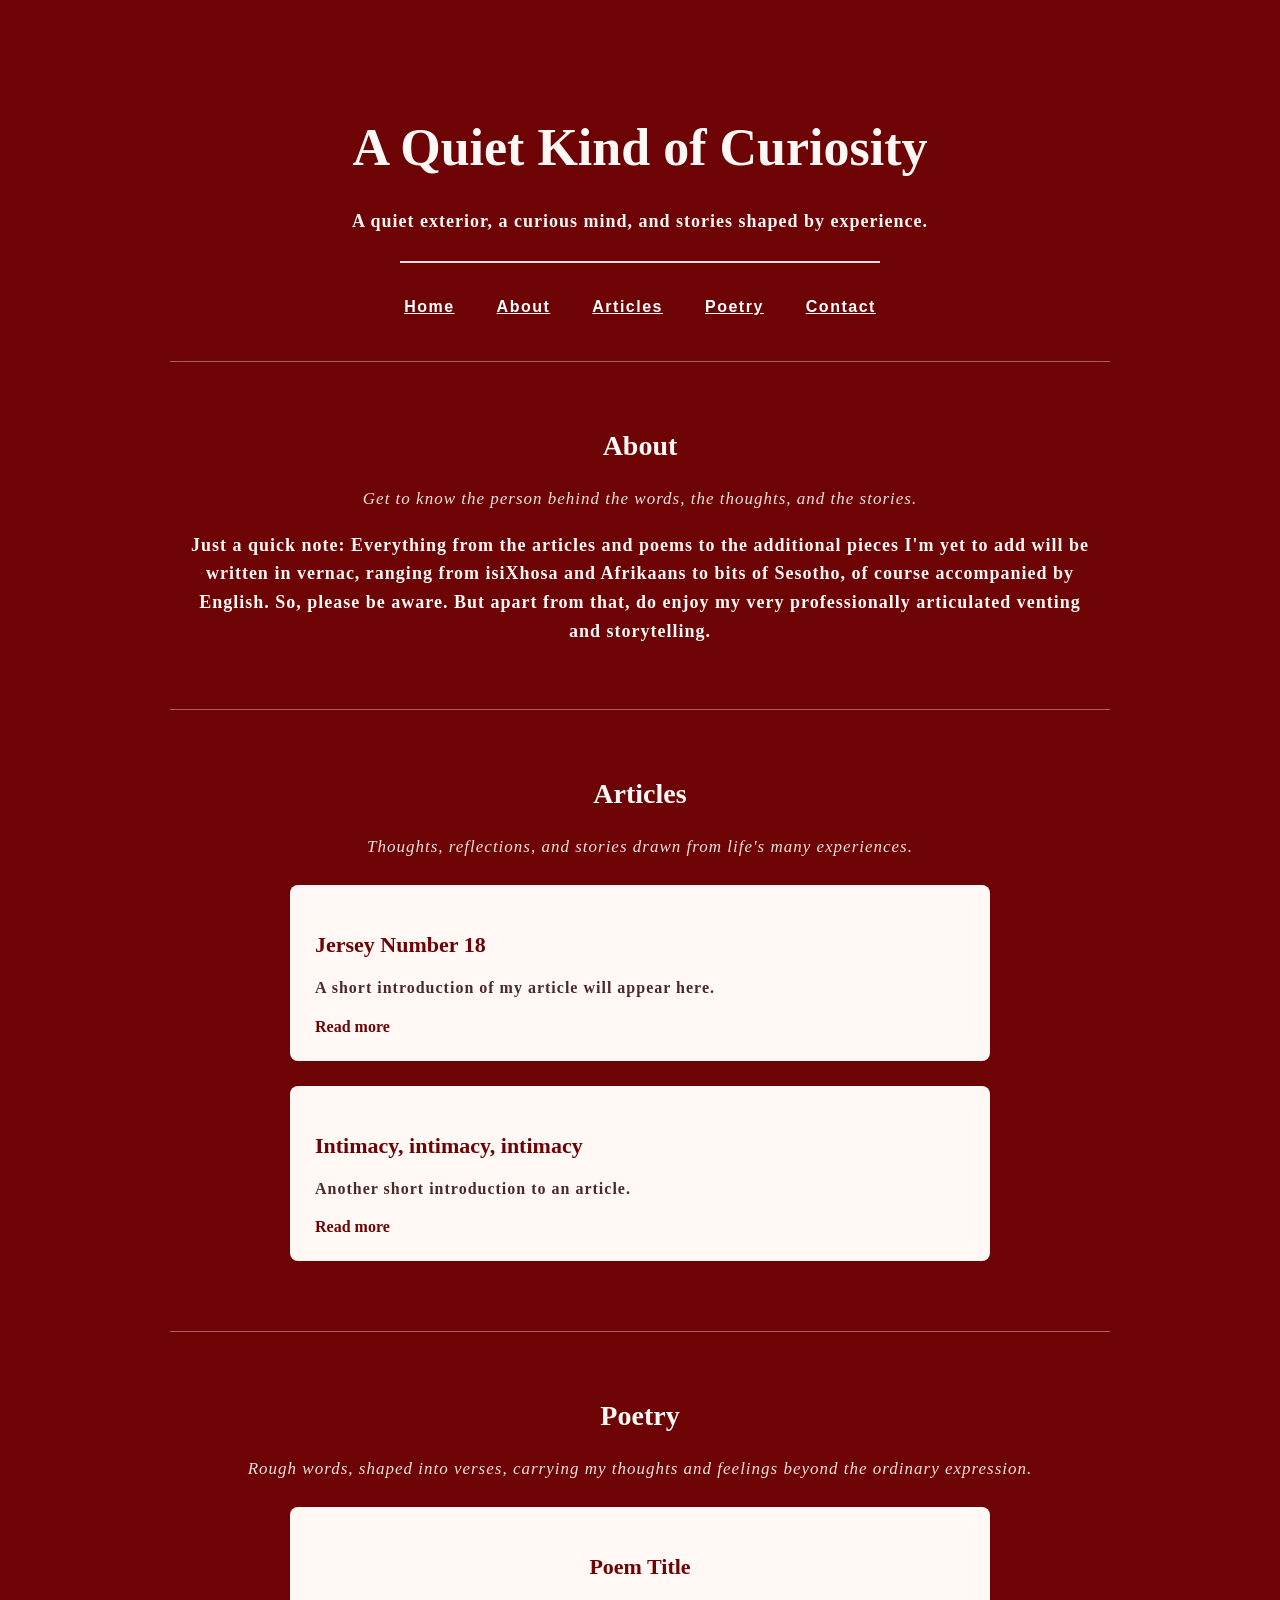
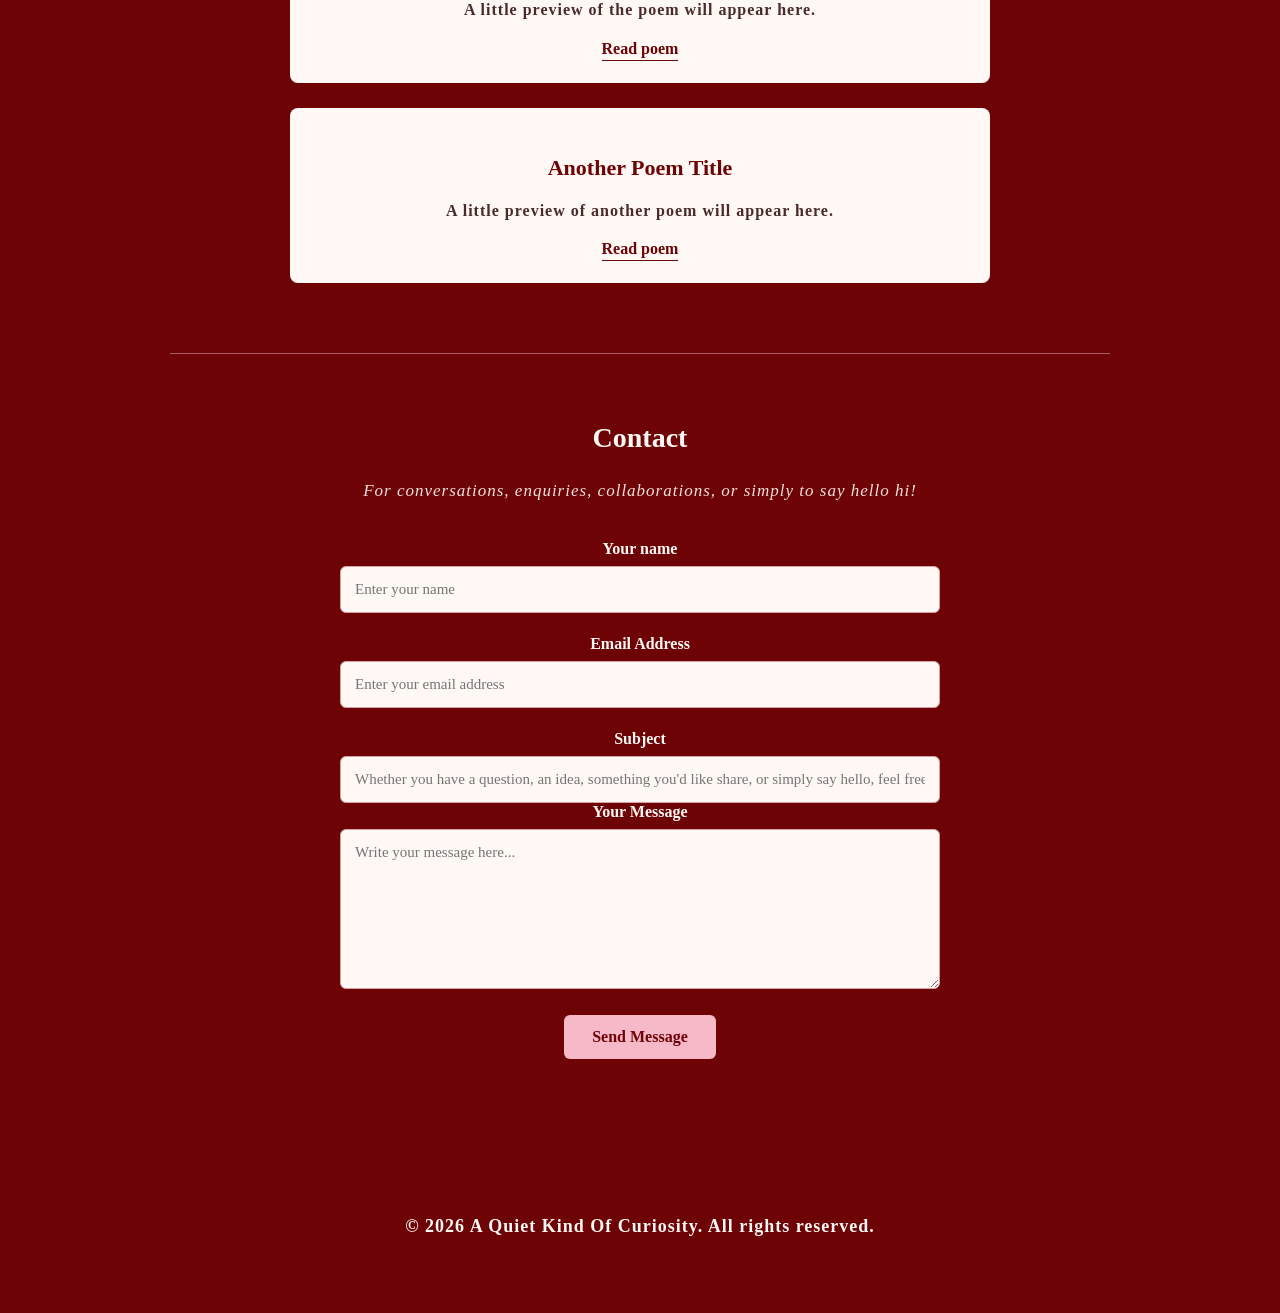
==== index.html @ 3216dd61 "Add files via upload" ====
<!DOCTYPE html>
<html lang="en">
<head>
    <meta charset="UTF-8">
    <meta name="viewport"
content="width=device-width, initial-scale=1.0">
    <title>A Quiet Kind of Curiosity</title>
    <link rel="stylesheet" href="style.css">
</head>
<body>
    <section id="home">
    <h1>A Quiet Kind of Curiosity</h1>
    
    <p>A quiet exterior, a curious mind, and stories shaped by experience.</p>
    <div class="divider"></div>
    <nav>
        <a href="#home">Home</a>
        <a href="#about">About </a>
        <a href="#articles">Articles</a>
        <a href="#poetry">Poetry</a>
        <a href="#contact">Contact</a>
    </nav>
    </section>
    <section id="about">
        <h2>About </h2>
        <p class="intro">Get to know the person behind the words, the thoughts, and the stories.</p>
        <p> Just a quick note: Everything from the articles and poems to the additional pieces I'm yet to add will be written in vernac, ranging from isiXhosa and Afrikaans to bits of Sesotho, of course accompanied by English. So, please be aware. But apart from that, do enjoy my very professionally articulated venting and storytelling.</p>
    </section>
    <section id="articles">
        <h2>Articles</h2>
        <p class="intro">Thoughts, reflections, and stories drawn from life's many experiences.</p>
        <div class="article-list">

            <div class="article-card">
                <h3>Jersey Number 18</h3>
                <p>A short introduction of my article will appear here.</p>
                <a href="article-one.html">Read more</a>
            </div>    
            <div class="article-card">
                <h3>Intimacy, intimacy, intimacy</h3>
                <p>Another short introduction to an article.</p>
                <a href="article-two.html">Read more</a>
            </div>
            
        </div>
    </section>
    <section id="poetry">
        <h2>Poetry</h2>
        <p class="intro">Rough words, shaped into verses, carrying my thoughts and feelings beyond the ordinary expression.</p>
        <div class="poetry-list">

            <div class="poem-card">
                <h3>Poem Title</h3>
                <p>A little preview of the poem will appear here.</p>
                <a href="poem-one.html">Read poem</a>
            </div>
            <div class="poem-card">
                <h3>Another Poem Title</h3>
                <p>A little preview of another poem will appear here.</p>
                <a href="poem-two.html">Read poem</a>
            </div>

        </div>
    </section>
    <section id="contact">
        <h2>Contact</h2>
        <p class="intro">For conversations, enquiries, collaborations, or simply to say hello hi!</p>
        <form
        action="https://api.web3forms.com/submit"
        method="POST" class="contact-form" id="contact-form">
        <input type="hidden" name="access_key" value="729599f4-855b-42c9-b5fa-b604a1c7deae">
        <input type="checkbox" name="botcheck" style="display: none;">

            <div class="form-group">
                <label for="name">Your name</label>
                <input type="text" id="name" name="name"
                placeholder="Enter your name" required>
            </div>
            <div class="form-group">
                <label for="email">Email Address</label>
                <input type="email" id="email" name="email"
                placeholder="Enter your email address" required>
            </div>
            <div class="form-group">
                <label for="subject">Subject</label>
                <input type="text" id="subject"
                name="subject" placeholder="Whether you have a question, an idea, something you'd like share, or simply say hello, feel free. I'd love to hear from you"
                required>
                <div class="form-group">
                    <label for="message">Your Message</label>
                    <textarea id="message" name="message"
                    placeholder="Write your message here..." required></textarea>
                </div>
            </div>
            <button type="submit">Send Message</button>

        </form>
<div id="form-result"></div>
    </section>
<footer>
    <p>© 2026 A Quiet Kind Of Curiosity. All rights reserved. </p>
</footer>
<script>
    const form = 
    document.getElementById("contact-form");
    const result =
    document.getElementById("form-result");
    const submitButton = 
    form.querySelector('button[type="submit"]')

    form.addEventListener("submit", async function(event){
        event.preventDefault()

        result.textContent = "Sending your message...";
        result.className = "";
        submitButton.disabled = true;
        submitButton.textContent = "Sending..."

        const formData = new FormData(form);

        try{
            const response = await
    fetch("https://api.web3forms.com/submit", {
            method:"POST",
            body: formData
    })
    const data = await response.json();

    if(data.success){
        result.textContent = "Your message has found its way to me. Thank you for stopping by! I'll be in touch soon";
        result.className = "success"
        form.reset()
        }   else{
        result.textContent = "Something went wrong. Please try again.";
        result.className = "error"
        }
        } catch (error){
            result.textConten = "Unable to send your message. Please try again later.";
            result.className = "error"
        }
        finally{
            submitButton.disabled = false;
            submitButton.textContent = "Send Message"
        }
    });
</script>
</body>
</html>
---- style.css ----
body{
    background-color: #6d0305;
    color: #fff8f5;
    font-family: "Georgia", serif;
    margin: 0;
    padding: 30px 20px;
    text-align: center;
}
h1{
font-size: clamp(32px, 6vw, 52px);
color: #fff8f5;
margin-bottom: 30px;
font-family: "Cooper Black", "Arial Rounded MT Bold", sans serif;
font-weight: bold;
}
p{
   font-size: clamp(15px, 2.5vw, 18px); 
   color: #fff8f5;
   line-height: 1.6;
   font-weight: 600;
   letter-spacing: 1px;
   font-family: Georgia, serif;
}
.flourish{
    color: #fff8f5;
    font-size: 35px;
    margin: 15px 0 ;
    text-align: center;
}
nav{
    margin-top: 35px;
    display: flex;
    justify-content: center;
    flex-wrap: wrap;
    gap: 18px;
}

nav a{
    color: #fff8f5;
    text-decoration: none;
    font-size: 16px;
    font-weight: bold;
    margin: 0 12px;
    letter-spacing: 1.5px;
    font-family: Arial, sans-serif;
}
nav a:hover {
    color: #fff8f5;
    text-decoration: underline;
    text-decoration-color: #f7b8c8;
    transition: all 0.3s ease;
    background-color: rgba(255, 248, 245, 0.08);
    border-radius: 5px;
    padding: 5px 8px;
}
nav a{
    color: white;
    text-decoration: underline;
}
.divider{
    width: min( 480px, 80%);
    height: 2px;
    background-color: #f2dde0;
    margin: 25px auto;
}
h2{
    color: #fff8f5;
    font-family: Georgia, serif;
    font-size: clamp(23px, 4vw, 28px);
    font-weight: bold;
}
section{
    padding: 45px 20px;
    max-width: 900px;
    margin: 0 auto;
}
section + section{
    border-top: 1px solid #a85b6c;
}
footer{
    text-align: center;
    padding: 25px 15px;
    margin-top: 30px;
    color: #fff8f5;
    font-size: 14px;
}
h2:hover {
    color: #d9a0a8;
    transition: color 0.3s ease;
}
html{
    scroll-behavior: smooth;
}
.intro{
    font-style: italic;
    font-size: 17px;
    font-weight: normal;
    opacity: 0.9;
}
.article-card{
    background-color: #fff8f5;
    color: #6d0305;
    padding: 25px;
    margin: 25px auto;
    max-width: 650px;
    border-radius: 8px;
    text-align: left;
}
.article-card h3{
    color: #6d0305;
    font-family: Georgia, serif;
    font-size: 22px;
    margin-bottom: 12px;
}
.article-card p{
    color: #4a2929;
    font-size: 16px;
    line-height: 1.7;
}
.article-card a{
    color: #6d0305;
    font-weight: bold;
    text-decoration: none;
    border-bottom: 1px #6d0305;
    padding-bottom: 3px;
}
.article-page{
    max-width: 850px;
    margin: 40px auto;
    padding: 30px;
    text-align: center;
}
.article-page h1{
    color: #fff8f5;
    font-family: "Cooper Black", "Arial Rounded MT Bold", serif;
    font-size: clamp(30px, 5vw, 44px);
    margin-bottom: 15px;
}
.article-date{
    color: #f7b8c8;
    font-family: Georgia, serif;
    font-size: 14px;
    font-style: italic;
    margin-bottom: 30px;
}
.article-content{
    color: #fff8f5;
    font-family: Georgia, serif;
    font-size: 18px;
    line-height: 1.9;
    margin-top: 25px;
}
.back-link{
    color: #f7b8c8;
    font-size: 16px;
    text-decoration: none;
    font-weight: bold;
    display: inline-block;
    margin-bottom: 35px;
}

.back-link:hover{
    color: #fff8f5;
    text-decoration: underline;
}
.poem-card{
    background-color: #fff8f5;
    color: #6d0305;
    padding: 25px;
    margin: 25px auto;
    max-width: 650px;
    border-radius: 8px;
    text-align: center;
}
.poem-card h3{
    color: #6d0305;
    font-family: Georgia, serif;
    font-size: 22px;
    margin-bottom: 12px;
}
.poem-card p{
    color: #4a2929;
    font-size: 16px;
    line-height: 1.7;
}
.poem-card a{
    color: #6d0305;
    font-weight: bold;
    text-decoration: none;
    border-bottom: 1px solid #6d0305;
    padding-bottom: 3px;
}
.contact-form{
    max-width: 600px;
    margin: 35px auto;
    text-align: center;
}
.form-group{
    margin-bottom: 22px;
}
.contact-form label{
    display: block;
    color: #fff8f5;
    font-family: Georgia, serif;
    font-weight: bold;
    margin-bottom: 8px;
}
.contact-form input,
.contact-form textarea{
    width: 100%;
    padding: 14px;
    border: 1px solid #d9a0a8;
    border-radius: 6px;
    background-color: #fff8f5;
    color: #6d0305;
    font-family: Georgia, serif;
    font-size: 15px;
    box-sizing: border-box;
}
.contact-form input:focus,
.contact-form textarea:focus {
    outline: none;
    border: #f7b8c8;
    box-shadow: 0 0 8px #f7b8c8;
    transition: all 0.3s ease;
}
.contact-form textarea{
    min-height: 160px;
    resize: vertical;
}
.contact-form button{
    background-color: #f7b8c8;
    color: #6d0305;
    padding: 13px 28px;
    border: none;
    border-radius: 6px;
    font-family: Georgia, serif;
    font-size: 16px;
    font-weight: bold;
    cursor: pointer;
    transition: all 0.3s ease;
}
.contact-form button:hover{
    background-color: #fff8f5;
    transition: background-color 0.3s ease;
    transform: translateY(-6px);
}
.contact-form button:disabled {
    opacity: 0.7;
    cursor: not-allowed;
}
#form-result{
    color: #fff8f5;
    font-family: Georgia, serif;
    font-size: 16px;
    line-height: 1.7;
    margin-top: 20px;
    text-align: center;
}
#form-result.success{
    color: #f7b8c8;
    font-weight: bold;
}

#form-result.error{
    color: #ffd6d6;
    font-weight: bold;
}
@media (max-width: 600px){
    nav {
        gap: 12px;
    }

    nav a {
        font-size: 14px;
        margin: 0 5px;
    }
    .contact-form{
        width: 100%;
    }
    .contact-form input,
    .contact-form textarea {
        font-size: 16px;
    }
    .article-page {
        padding: 20px 10px;
    }
    .article-content {
        font-size: 16px;
    }
}
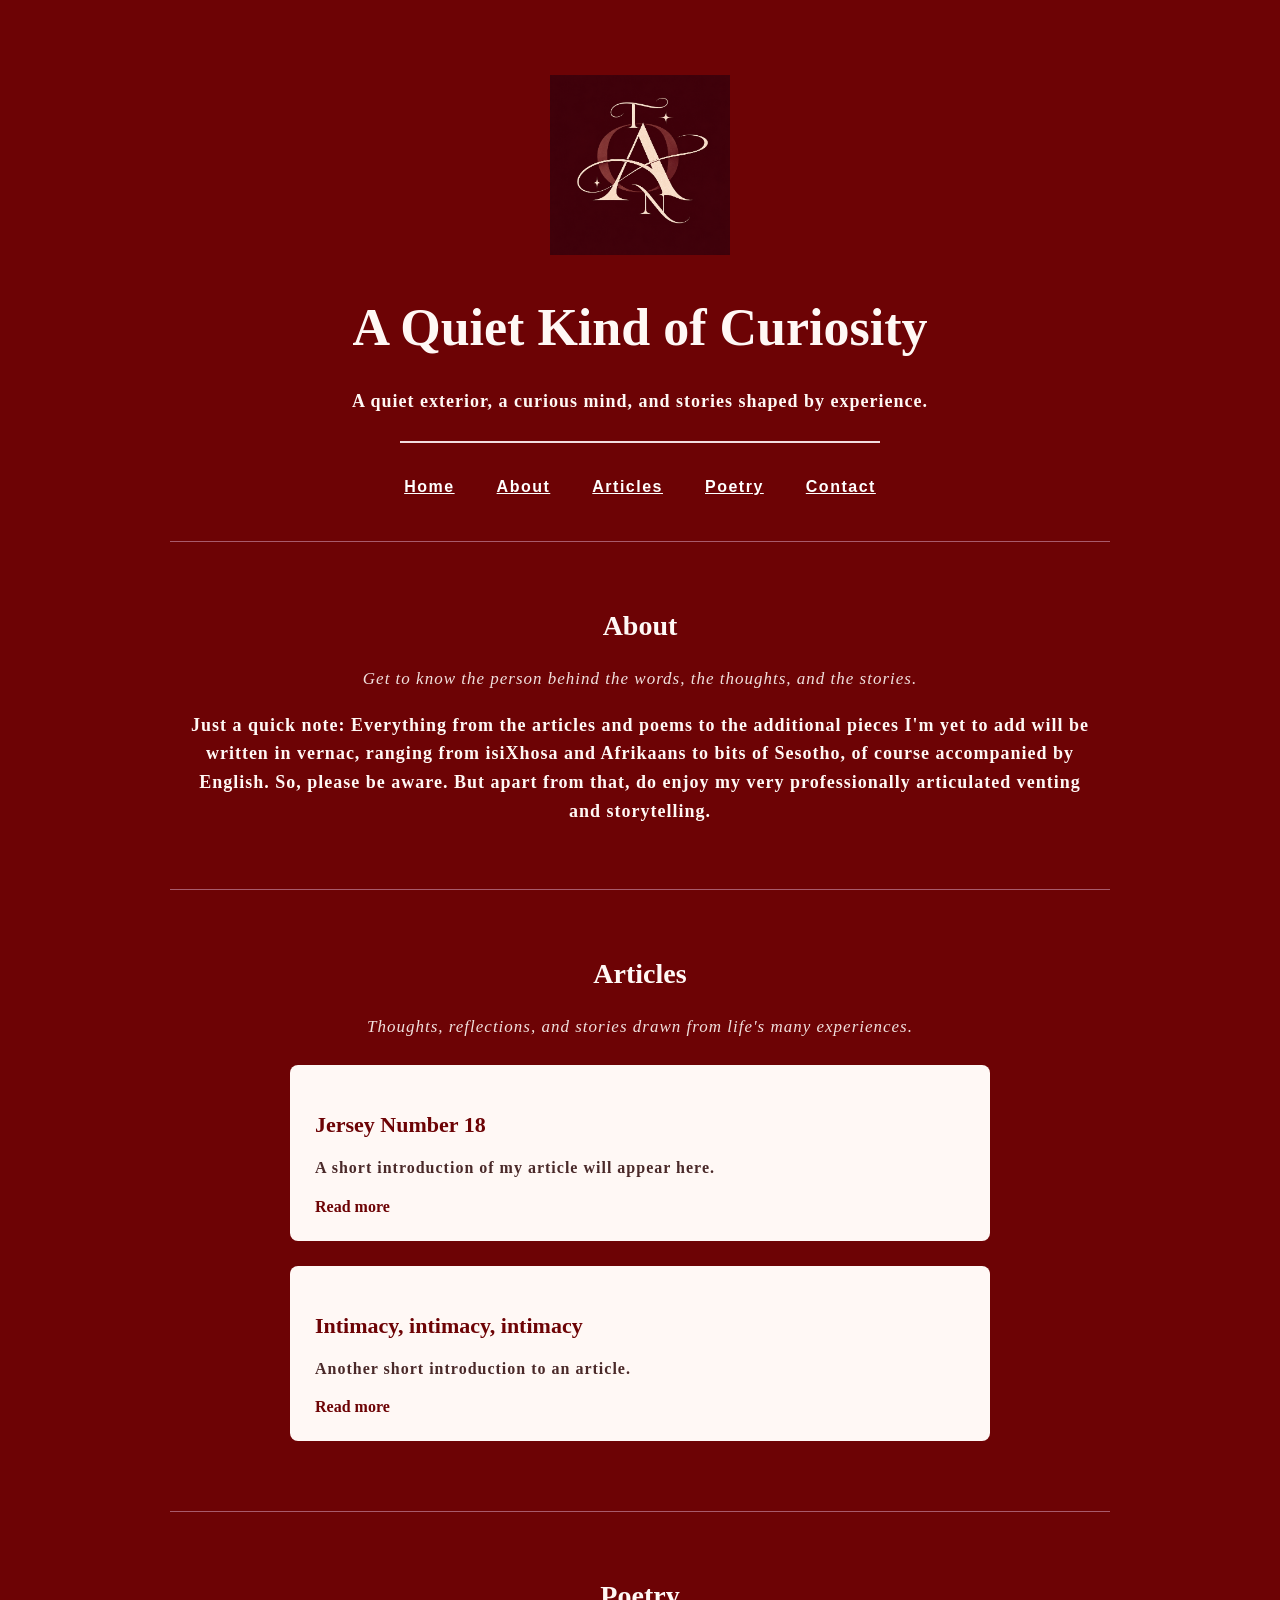
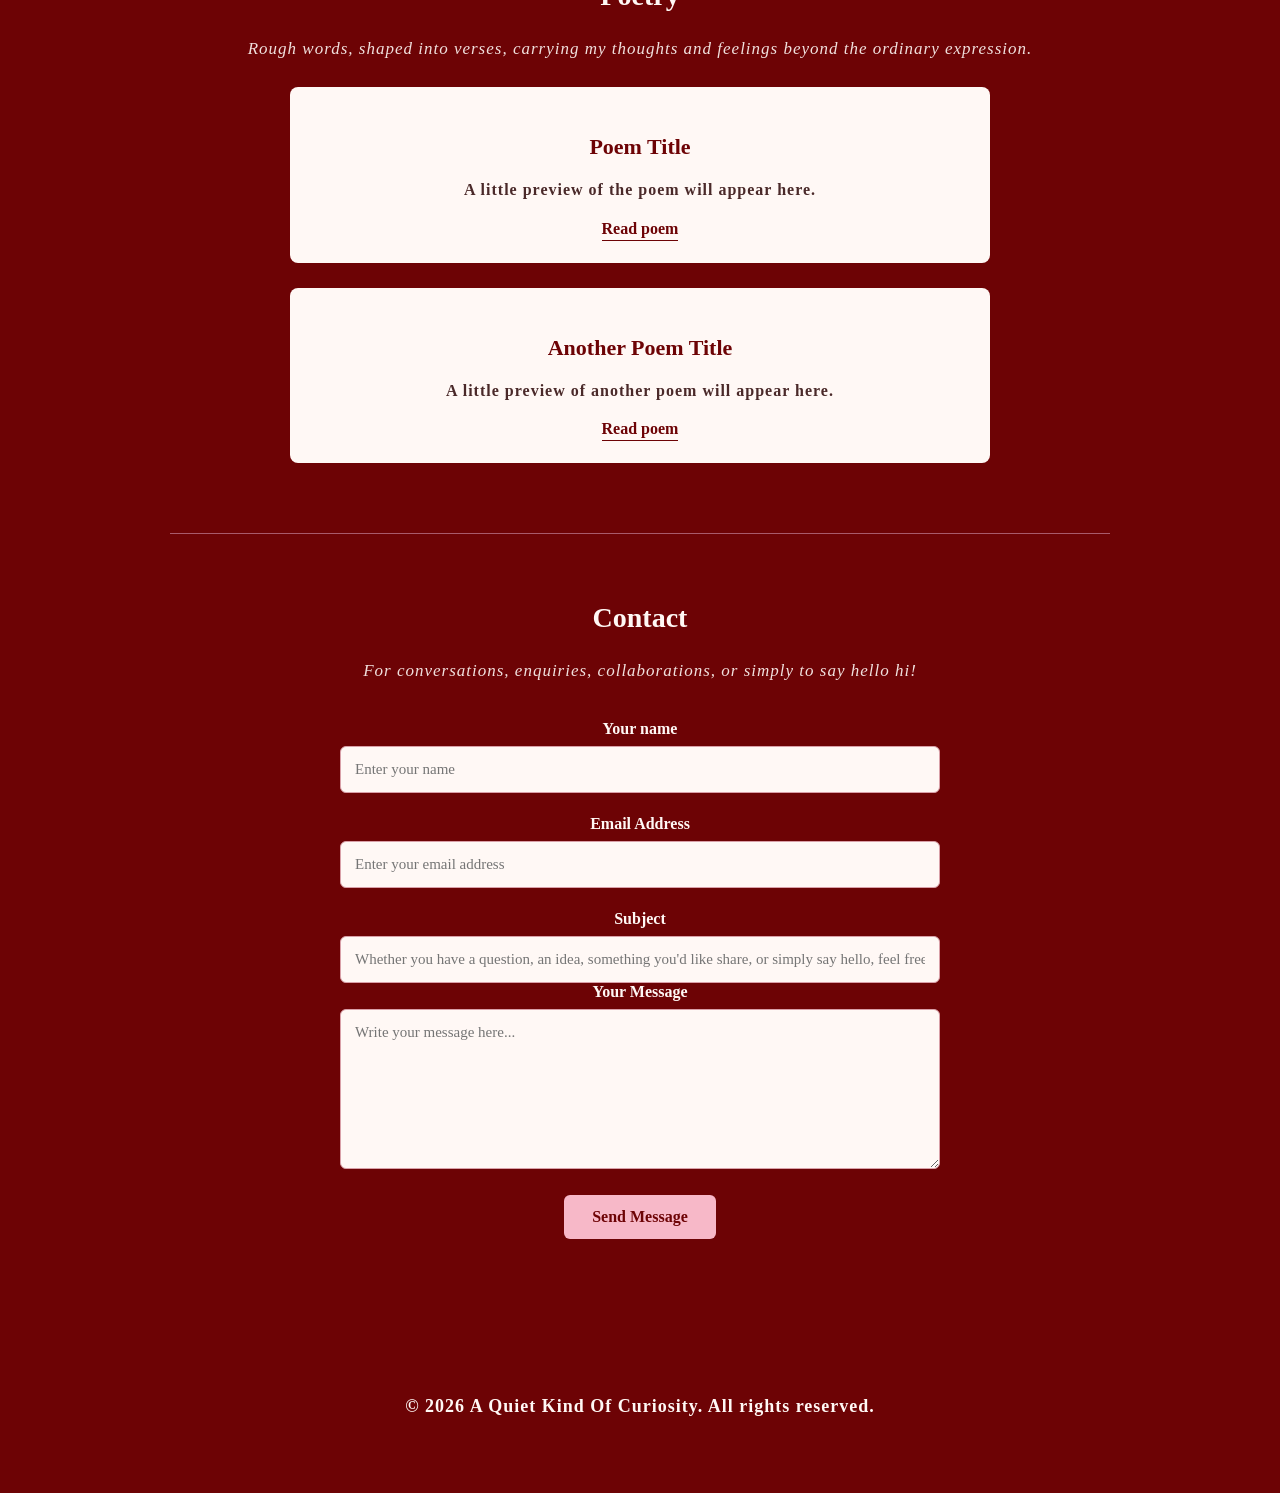
==== commit 4bb8f616: "Add files via upload" ====
--- a/index.html
+++ b/index.html
@@ -9,6 +9,7 @@
 </head>
 <body>
     <section id="home">
+        <img src="toan-logo.png" alt="The Art of Noticing logo" class="site-logo">
     <h1>A Quiet Kind of Curiosity</h1>
     
     <p>A quiet exterior, a curious mind, and stories shaped by experience.</p>
--- a/style.css
+++ b/style.css
@@ -289,3 +289,10 @@
         font-size: 16px;
     }
 }
+.site-logo{
+    display: block;
+    width: 180px;
+    max-width: 60%;
+    height: auto;
+    margin: 0 auto 20px;
+}
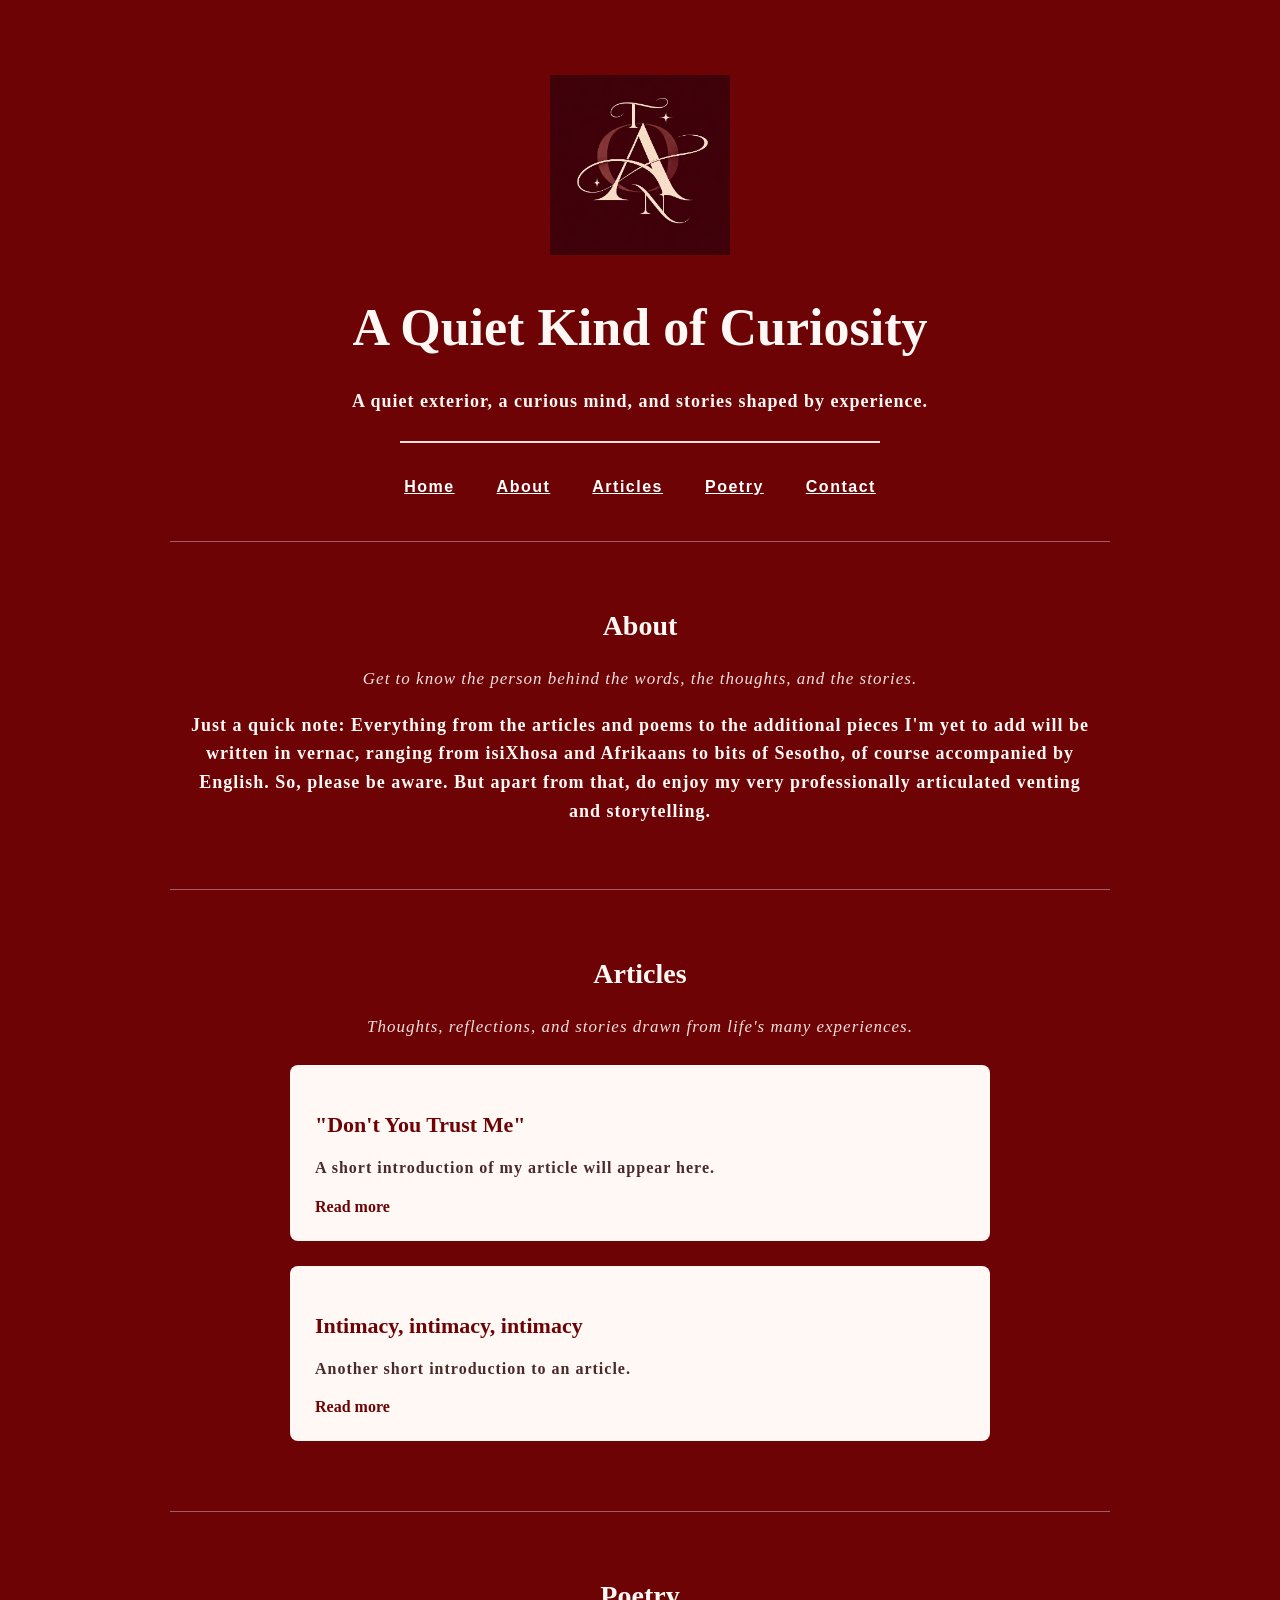
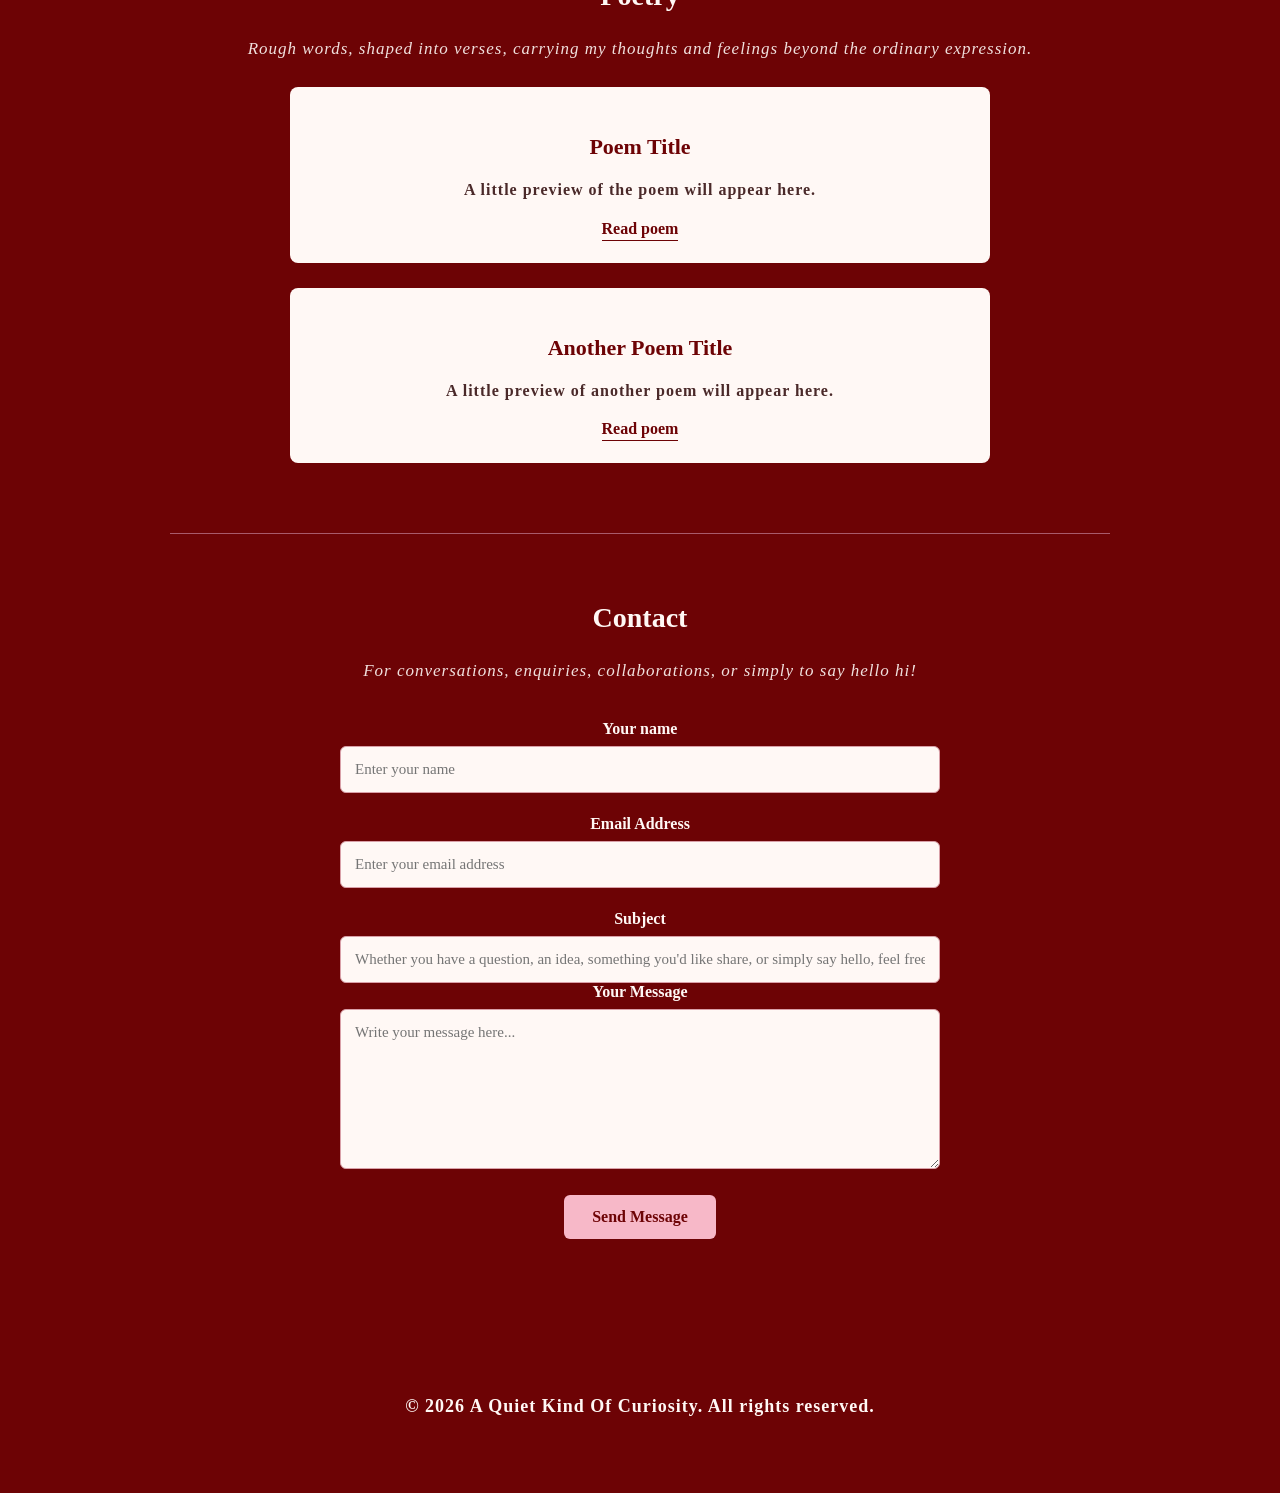
==== commit 0d6d7770: "Add files via upload" ====
--- a/index.html
+++ b/index.html
@@ -5,6 +5,7 @@
     <meta name="viewport"
 content="width=device-width, initial-scale=1.0">
     <title>A Quiet Kind of Curiosity</title>
+    <link rel="icon" type="image/png" href="favicon.png">
     <link rel="stylesheet" href="style.css">
 </head>
 <body>
@@ -33,7 +34,7 @@
         <div class="article-list">
 
             <div class="article-card">
-                <h3>Jersey Number 18</h3>
+                <h3>"Don't You Trust Me"</h3>
                 <p>A short introduction of my article will appear here.</p>
                 <a href="article-one.html">Read more</a>
             </div>    
